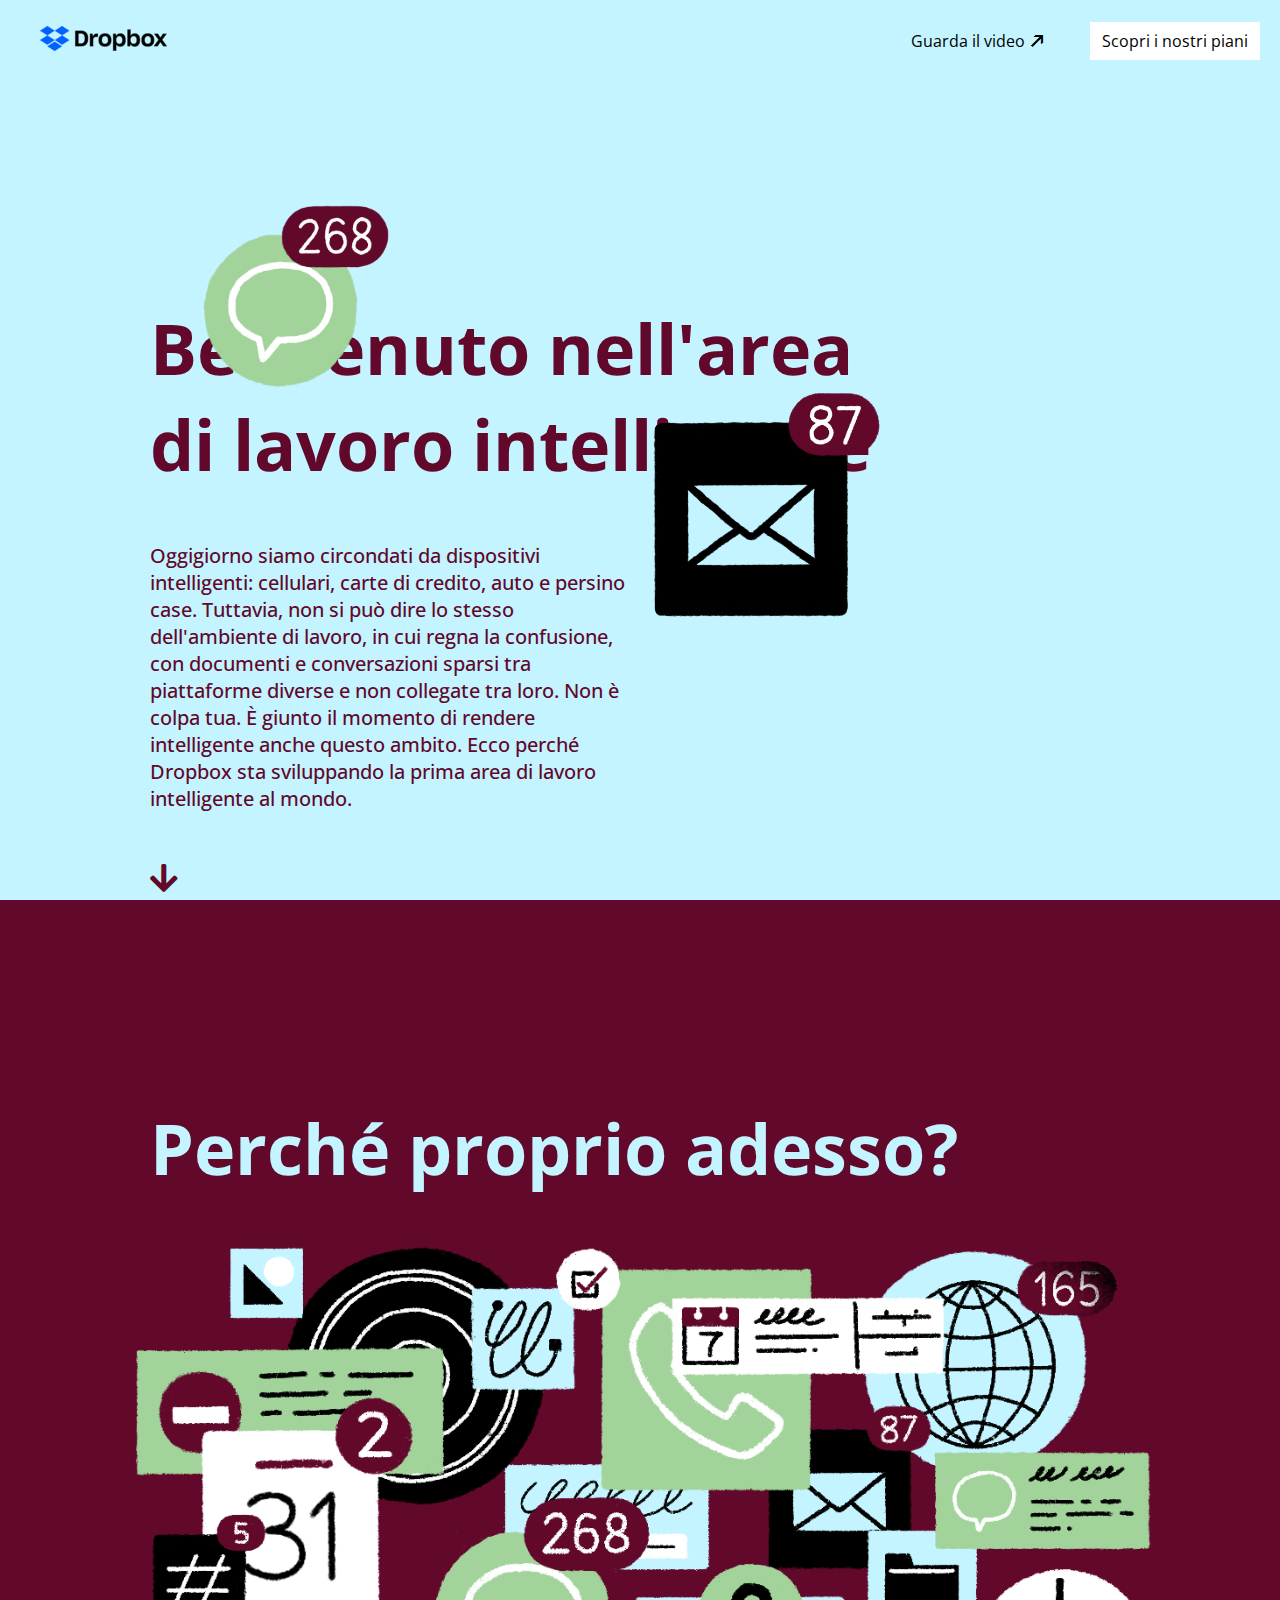
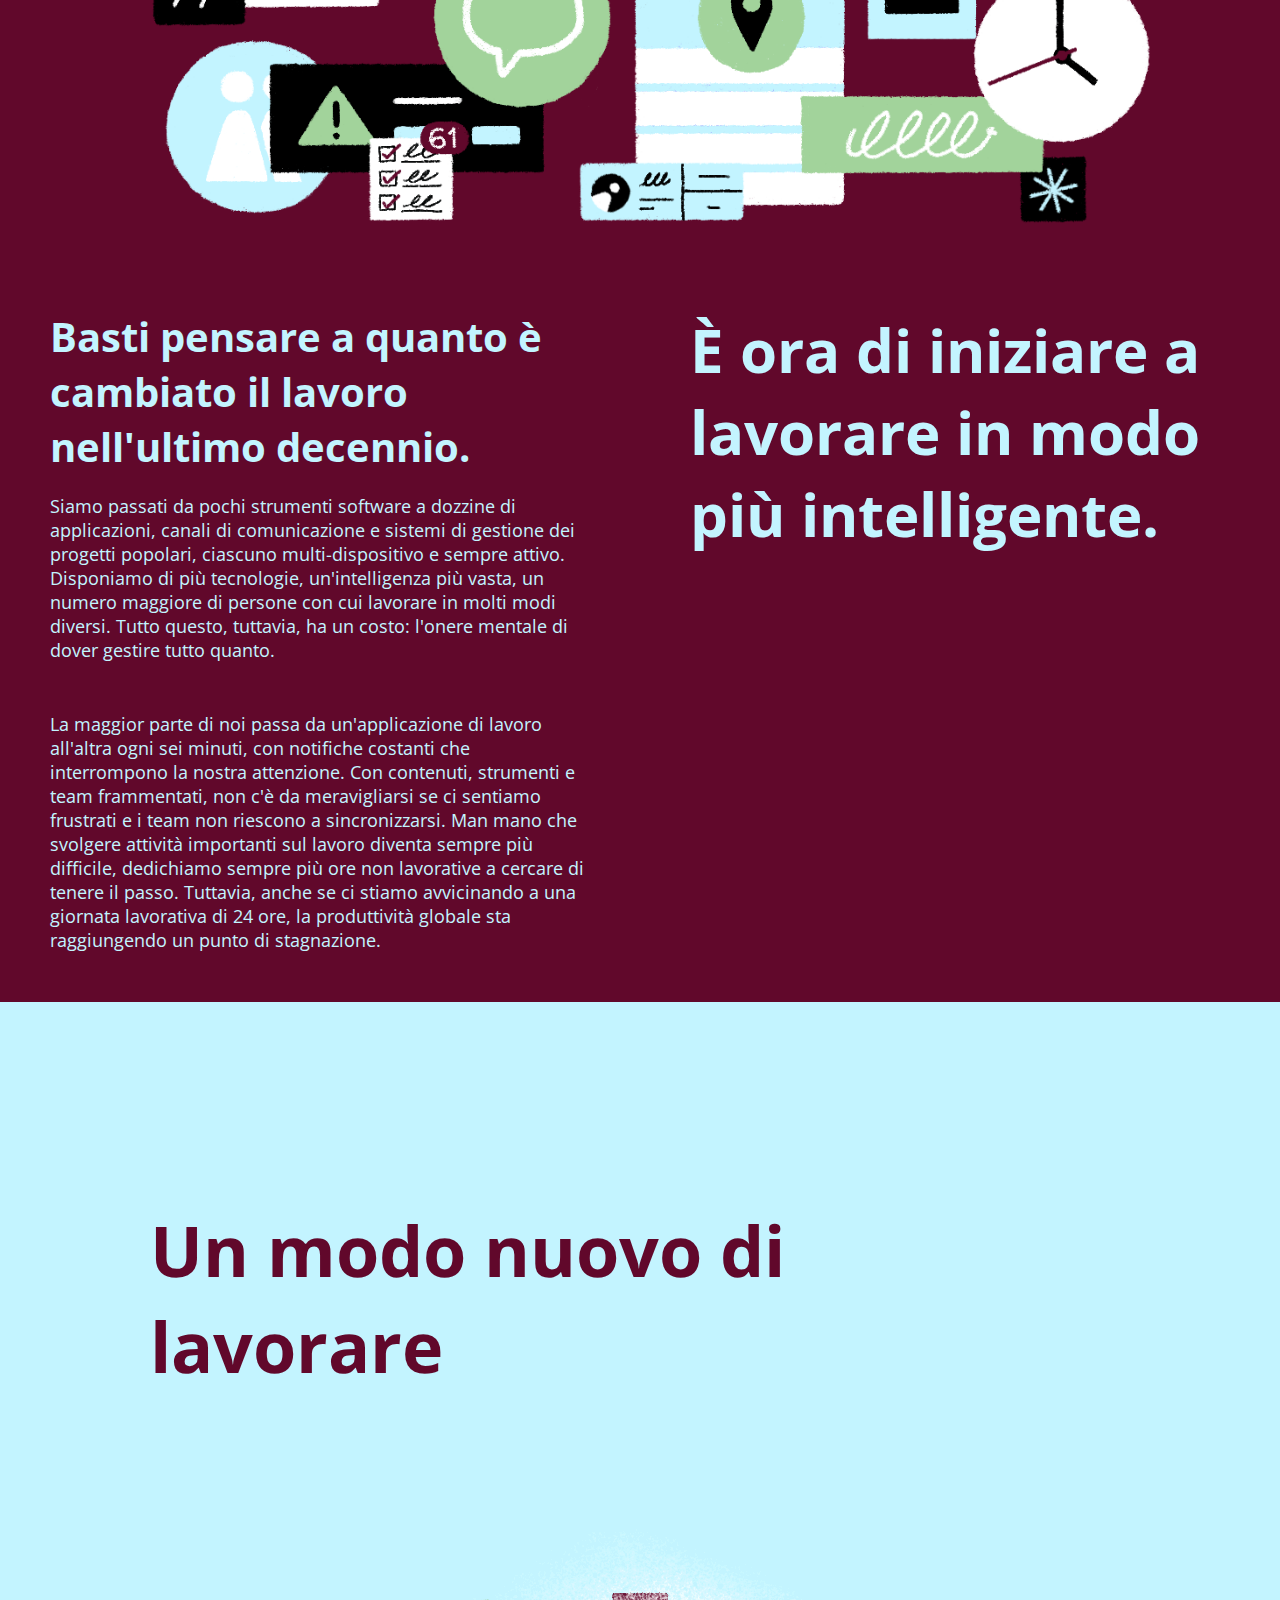
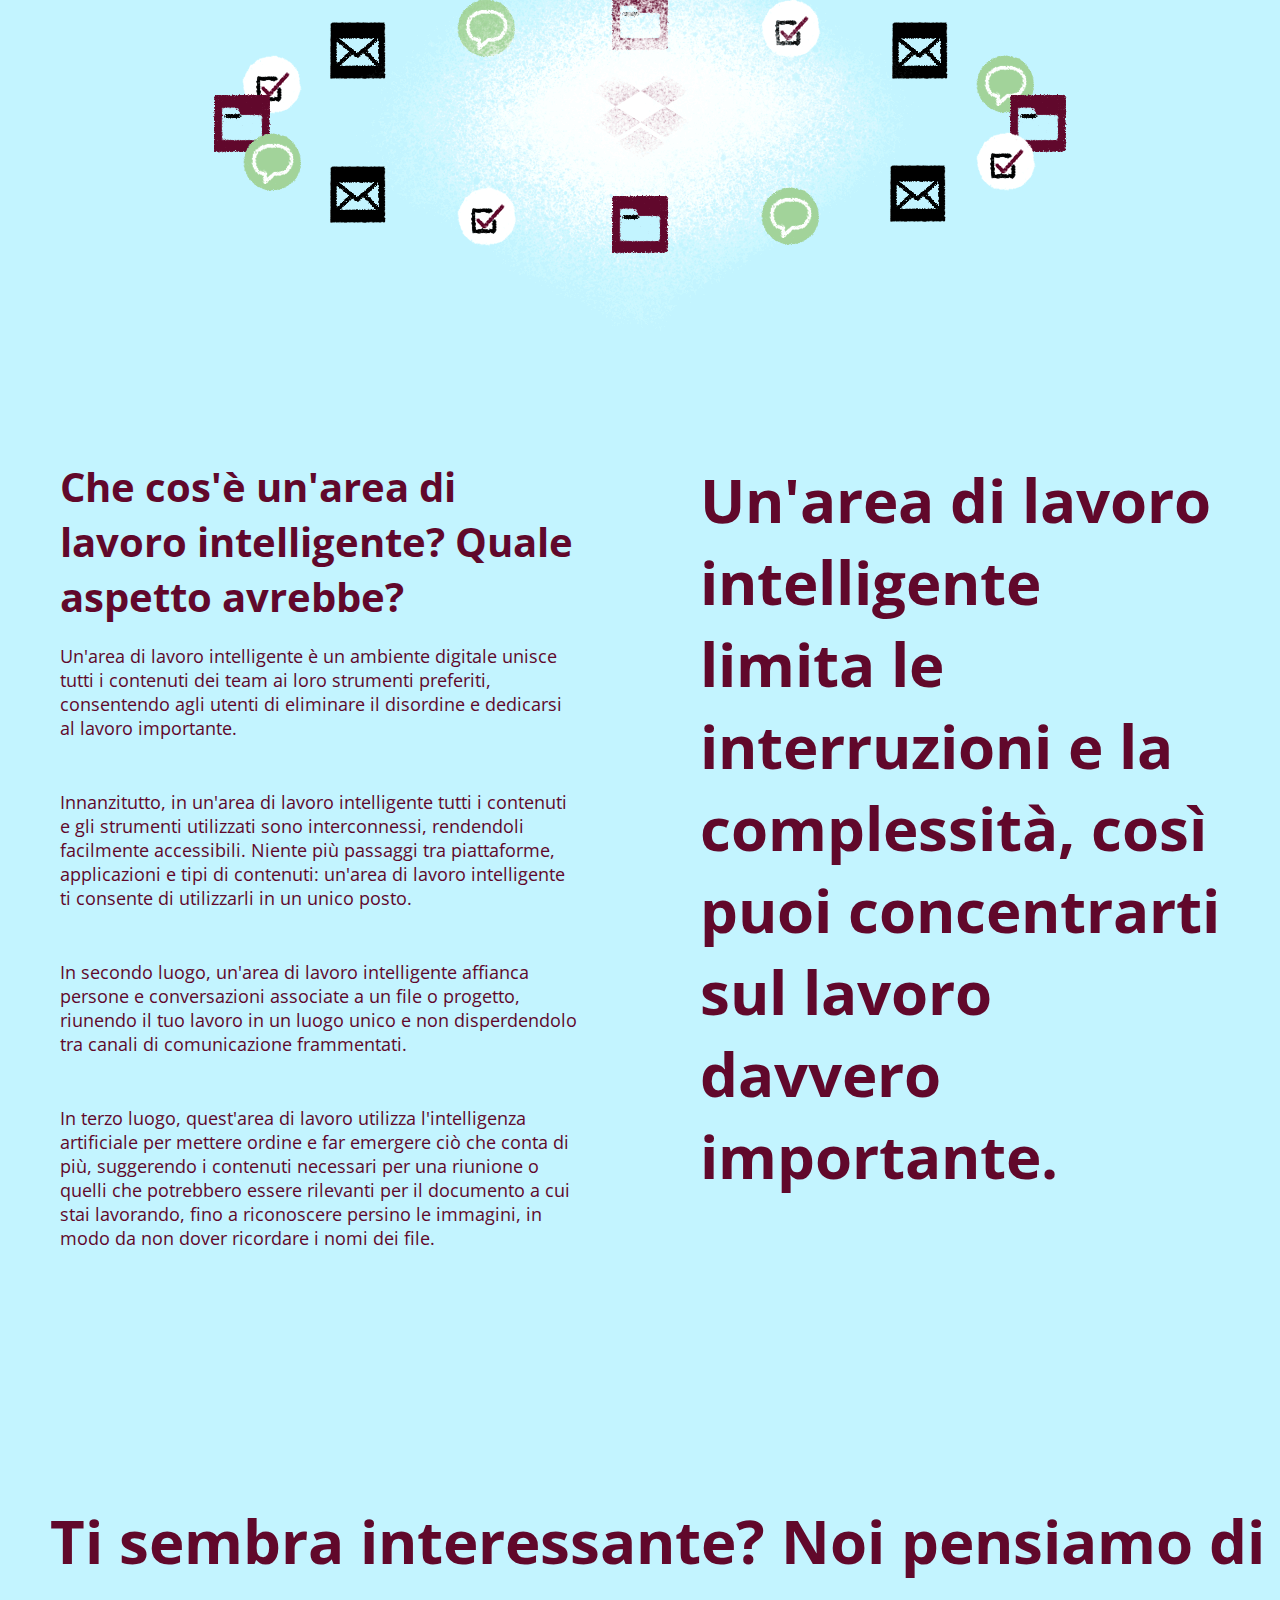
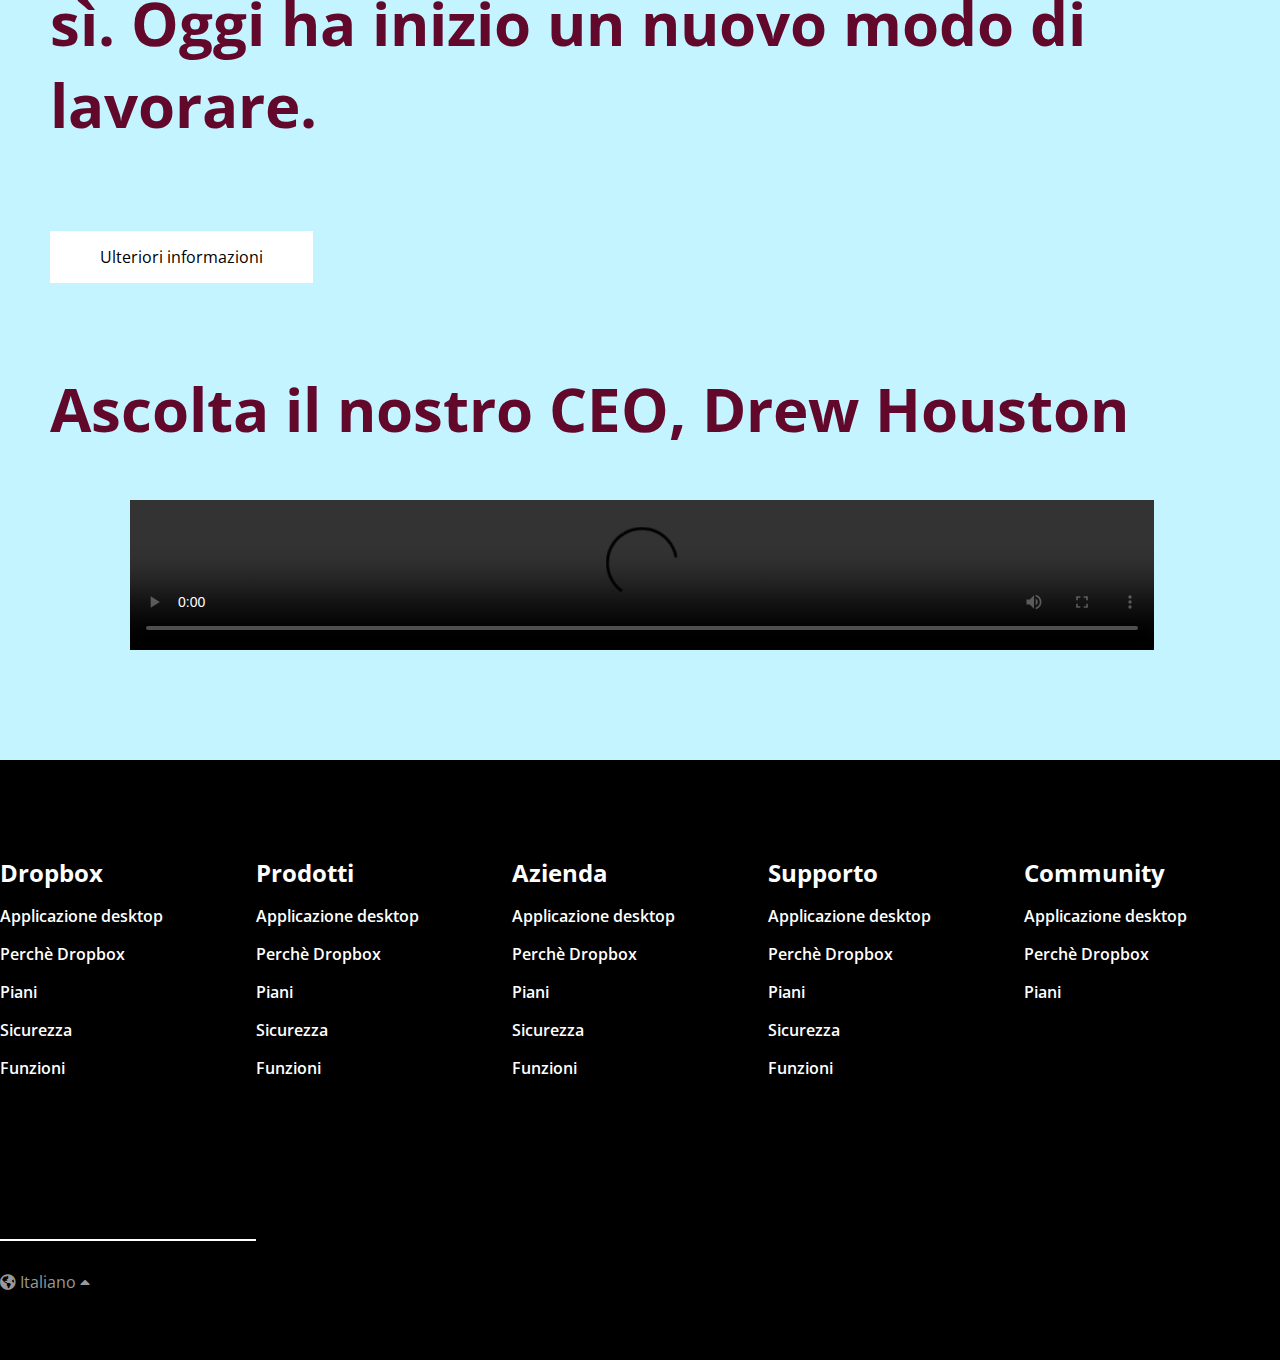
==== second.html @ fb1204fb "second page bonus" ====
<!DOCTYPE html>
<html lang="en">
<head>
    <meta charset="UTF-8">
    <meta http-equiv="X-UA-Compatible" content="IE=edge">
    <meta name="viewport" content="width=device-width, initial-scale=1.0">
    <meta name="description" content="Dropbox webpage">
    <meta name="keywords" content="Dropbox, work, tool, buisness, professional, advanced, enterprise, partners, team" />
    <meta name="author" content="Laura Bigoni">
    <link rel="preconnect" href="https://fonts.googleapis.com">
    <link rel="preconnect" href="https://fonts.gstatic.com" crossorigin>
    <link href="https://fonts.googleapis.com/css2?family=Open+Sans:wght@300;400;500;600;700;800&display=swap"
        rel="stylesheet">
    <link rel='stylesheet' href='https://cdnjs.cloudflare.com/ajax/libs/font-awesome/5.15.4/css/all.css'
        integrity='sha512-4wfcoXlib1Aq0mUtsLLM74SZtmB73VHTafZAvxIp/Wk9u1PpIsrfmTvK0+yKetghCL8SHlZbMyEcV8Z21v42UQ=='
        crossorigin='anonymous' />
    <link rel="icon" href="img/logodropbox.png">
    <link rel="stylesheet" href="css/style2.css">
    <title>Perch&egrave; Dropbox</title>
</head>
<body>
    <header>
        <nav id="nav-bar" class="clearfix">
            <div class="col w-50">
                <a href="index.html"><img id="logo" src="img/logo-small.png" alt="logo dropbox"></a>
            </div>
            <div class="col w-50 text-right">
                <ul>
                    <li>Guarda il video &#129133;</li>
                    <li><a class="btn btn-small" href="#">Scopri i nostri piani</a></li>
                </ul>
            </div>
        </nav>
        <div id="jumbotron" class="clearfix">
            <div class="container">
                <div class="col w-70">
                    <h1>Benvenuto nell'area di lavoro intelligente</h1>
                    <img class="calendar" src="imgsecond/dots.png" alt="calendar">
                    <img class="whatsapp" src="imgsecond/whatsapp.png" alt="whatsapp">
                    <img class="email" src="imgsecond/email.png" alt="email">
                </div>
                <div class="col w-50">
                    <p>
                        Oggigiorno siamo circondati da dispositivi intelligenti: cellulari, carte di credito, auto e persino case. Tuttavia, non si può dire lo stesso dell'ambiente di lavoro, in cui regna la confusione, con documenti e conversazioni sparsi tra piattaforme diverse e non collegate tra loro. Non è colpa tua. È giunto il momento di rendere intelligente anche questo ambito. Ecco perché Dropbox sta sviluppando la prima area di lavoro intelligente al mondo.
                        <br>
                        <i class="fas fa-arrow-down"></i>
                    </p>
                </div>
            </div>
        </div>
    </header>
    <main>
        <div class="bg-bordeaux">
            <div class="container clearfix">
                <section id="pic-section" class="text-center">
                    <h2>Perch&eacute; proprio adesso?</h2>
                    <img class="jumbo" src="imgsecond/jumbo-secondary.gif" alt="jumbotron">
                </section>
                <section id="main-section">
                    <div class="col w-50">
                        <h3>Basti pensare a quanto è cambiato il lavoro nell'ultimo decennio.</h3>
                        <p>
                            Siamo passati da pochi strumenti software a dozzine di applicazioni, canali di comunicazione e sistemi di gestione dei progetti popolari, ciascuno multi-dispositivo e sempre attivo. Disponiamo di più tecnologie, un'intelligenza più vasta, un numero maggiore di persone con cui lavorare in molti modi diversi. Tutto questo, tuttavia, ha un costo: l'onere mentale di dover gestire tutto quanto.
                        </p>
                        <p>
                            La maggior parte di noi passa da un'applicazione di lavoro all'altra ogni sei minuti, con notifiche costanti che interrompono la nostra attenzione. Con contenuti, strumenti e team frammentati, non c'è da meravigliarsi se ci sentiamo frustrati e i team non riescono a sincronizzarsi. Man mano che svolgere attività importanti sul lavoro diventa sempre più difficile, dedichiamo sempre più ore non lavorative a cercare di tenere il passo. Tuttavia, anche se ci stiamo avvicinando a una giornata lavorativa di 24 ore, la produttività globale sta raggiungendo un punto di stagnazione.
                        </p>
                    </div>
                    <div class="col w-50">
                        <h4>È ora di iniziare a lavorare in modo più intelligente.</h4>
                    </div>
                </section>
            </div>
        </div>
        <div class="bg-orchid">
            <div class="container clearfix">
                <section id="work" class="text-center">
                    <h2>Un modo nuovo di <br> lavorare</h2>
                    <img src="imgsecond/rotateimg.gif" alt="">
                </section>
                <section id="work-section">
                    <div class="col w-50">
                        <h3>Che cos'è un'area di lavoro intelligente? Quale aspetto avrebbe? </h3>
                        <p>
                            Un'area di lavoro intelligente è un ambiente digitale unisce tutti i contenuti dei team ai loro strumenti preferiti, consentendo agli utenti di eliminare il disordine e dedicarsi al lavoro importante.
                        </p>
                        <p>
                            Innanzitutto, in un'area di lavoro intelligente tutti i contenuti e gli strumenti utilizzati sono interconnessi, rendendoli facilmente accessibili. Niente più passaggi tra piattaforme, applicazioni e tipi di contenuti: un'area di lavoro intelligente ti consente di utilizzarli in un unico posto. 
                        </p>
                        <p>
                            In secondo luogo, un'area di lavoro intelligente affianca persone e conversazioni associate a un file o progetto, riunendo il tuo lavoro in un luogo unico e non disperdendolo tra canali di comunicazione frammentati. 
                        </p>
                        <p>
                            In terzo luogo, quest'area di lavoro utilizza l'intelligenza artificiale per mettere ordine e far emergere ciò che conta di più, suggerendo i contenuti necessari per una riunione o quelli che potrebbero essere rilevanti per il documento a cui stai lavorando, fino a riconoscere persino le immagini, in modo da non dover ricordare i nomi dei file.
                        </p>
                    </div>
                    <div class="col w-50">
                        <h4>Un'area di lavoro intelligente limita le interruzioni e la complessità, così puoi concentrarti sul lavoro davvero importante.</h4>
                    </div>
                </section>
            </div>
            <div class="container clearfix">
                <section id="info">
                    <h2>Ti sembra interessante? Noi pensiamo di sì. Oggi ha inizio un nuovo modo di lavorare.</h2>
                    <a class="btn btn-big" href="#">Ulteriori informazioni</a>
                    <h2>Ascolta il nostro CEO, Drew Houston</h2>
                    <video width="80%" height="80%" controls>
                        <source src="https://aem.dropbox.com/cms/content/dam/dropbox/www/en-us/smart-workspace/06_DBX%20Keynote_V3_2.mp4" type="video/mp4">
                      </video>
                    <video src=""></video>
                </section>
            </div>
        </div>
    </main>
    <footer>
        <div id="bottom-menu">
            <div class="container clearfix">
                <nav class="dropbox-endmenu">
                    <div class="col w-20">
                        <h5>Dropbox</h5>
                        <ul>
                            <li>Applicazione desktop</li>
                            <li>Perchè Dropbox</li>
                            <li>Piani</li>
                            <li>Sicurezza</li>
                            <li>Funzioni</li>
                        </ul>
                    </div>
                    <div class="col w-20">
                        <h5>Prodotti</h5>
                        <ul>
                            <li>Applicazione desktop</li>
                            <li>Perchè Dropbox</li>
                            <li>Piani</li>
                            <li>Sicurezza</li>
                            <li>Funzioni</li>
                        </ul>
                    </div>
                    <div class="col w-20">
                        <h5>Azienda</h5>
                        <ul>
                            <li>Applicazione desktop</li>
                            <li>Perchè Dropbox</li>
                            <li>Piani</li>
                            <li>Sicurezza</li>
                            <li>Funzioni</li>
                        </ul>
                    </div>
                    <div class="col w-20">
                        <h5>Supporto</h5>
                        <ul>
                            <li>Applicazione desktop</li>
                            <li>Perchè Dropbox</li>
                            <li>Piani</li>
                            <li>Sicurezza</li>
                            <li>Funzioni</li>
                        </ul>
                    </div>
                    <div class="col w-20">
                        <h5>Community</h5>
                        <ul>
                            <li>Applicazione desktop</li>
                            <li>Perchè Dropbox</li>
                            <li>Piani</li>
                        </ul>
                    </div>
                </nav>
            </div>
            <div class="container region-menu">
                <hr>
                <i class="fas fa-globe-americas"></i>
                Italiano
                <i class="fas fa-caret-up"></i>
            </div>
        </div>
    </footer>
</body>
</html>
---- css/style2.css ----
/* Generics */
* {
    margin: 0;
    padding: 0;
    box-sizing: border-box;
}

body {
    font-family: 'Open Sans', sans-serif;
}

/* Utilities */
.container {
    max-width: 1400px;
    margin: 0 auto;
}

.clearfix::after {
    content: '';
    display: table;
    clear: both;
}

a  {
    display: inline;
    font-size: 18px;
    text-decoration: none;
    list-style-type: none;
    color: black;
}

.col {
    float: left;
}

.w-20 {
    width: 20%;
}

.w-50 {
    width: 50%;
}

.w-70 {
    width: 70%;
}
.text-center {
    text-align: center;
}

.text-right {
    text-align: right;
}

.btn {
    background-color: white;
}

.btn:hover {
    background-color: #F5F5F5;
}

.btn-small {
    padding: 8px 12px;
}

.btn-big {
    padding: 15px 50px;
}

/* Header */
/* ---logo--- */
#nav-bar {
    height: 80px;
    line-height: 80px;
    background-color: #C3F4FF;
    position: fixed;
    top: 0;
    left: 0;
    width: 100%;
    z-index: 1;
}

#logo {
    vertical-align: text-bottom;
    padding-left: 20px;
}

#nav-bar ul {
    display: inline;
    font-size: 18px;
    text-decoration: none;
    list-style-type: none;
    color: black;
}

#nav-bar li, .main-menu li, a {
    display: inline;
    padding: 0 20px;
    font-size: 16px;
}
/* ---jumbotron--- */
#jumbotron {
    height: 900px;
    background-color: #C3F4FF;
    position: relkative;
}
#jumbotron h1 {
    padding: 300px 0 50px 150px;
    font-weight: bold;
    font-size: 70px;
    color: #61082B;
}

img.calendar {
    position: absolute;
    width: 30%;
    top: -420px;
    left: 33%;
    z-index: 2;
}

img.whatsapp {
    position: absolute;
    width: 15%;
    top: 200px;
    left: 200px;
}

img.email {
    position: absolute;
    width: 18%;
    bottom: 280px;
    right: 400px;
}
#jumbotron .w-50 p {
    padding-left: 150px;
    font-size: 20px;
    font-weight: 500;
    color: #61082B;
}

.fa-arrow-down {
    padding-top: 50px;
    font-size: 32px;
    animation: bounce 0.5s ease infinite alternate-reverse;
}
@keyframes bounce { 
    0% {
        transform: translateY(30px);
      }
    100% {
        transform: translateY(-20px);
      }
  } 
img.jumbo {
    width: 80%;
    padding-bottom: 80px;
}
/* Main */
.bg-bordeaux {
    background-color: #61082B;
}

.bg-orchid {
    background-color: #C3F4FF;
}

/* Section-big-pic */
#pic-section h2 {
    text-align: left;
    font-size: 70px;
    font-weight: bold;
    padding-top:200px;
    padding-bottom: 50px;
    padding-left: 150px;
    color: #C3F4FF;
}

/* Section-main */
#main-section {
    color: #C3F4FF;
}

#main-section .w-50 {
    padding: 0 50px;
}

#main-section h3,
#work-section h3 {
    font-size: 40px;
    font-weight: bold;
    padding-bottom: 20px;
}

#main-section h4,
#work-section h4 {
    font-size: 60px;
    font-weight: bold;
}

#main-section p,
#work-section p {
    font-size: 18px;
    font-weight: 400;
    padding-bottom: 50px;
}

/* Section-work */
#work h2 { 
    text-align: left;
    font-size: 70px;
    font-weight: bold;
    padding-top:200px;
    padding-left: 150px;
    color: #61082B;
}

#work-section .w-50 {
    padding: 0 60px;
    color: #61082B;
}

/* ---Section-info */
#info h2 {
    font-size: 60px;
    font-weight: bold;
    padding-top:200px;
    padding-left: 50px;
    color: #61082B;

}
#info a {
    position: relative;
    top: 100px;
    left: 50px;
}
video {
    position: relative;
    top: 50px;
    left: 130px;
}
/* Footer */
footer {
    height: 600px;
    background-color: black;
    color: white;
}

footer hr {
    margin-bottom: 30px;
    width: 20%;
    border: 1px solid white;
}

#bottom-menu li {
    display: block;
    padding: 0;
    font-weight: 600;
    font-size: 16px;
    margin: 1rem 0;
}

#bottom-menu h5 {
    font-size: 24px;
    font-weight: bolder;
    margin-top: 6rem;
}

.region-menu {
    margin-top: 9rem;
    color: #999999;
}
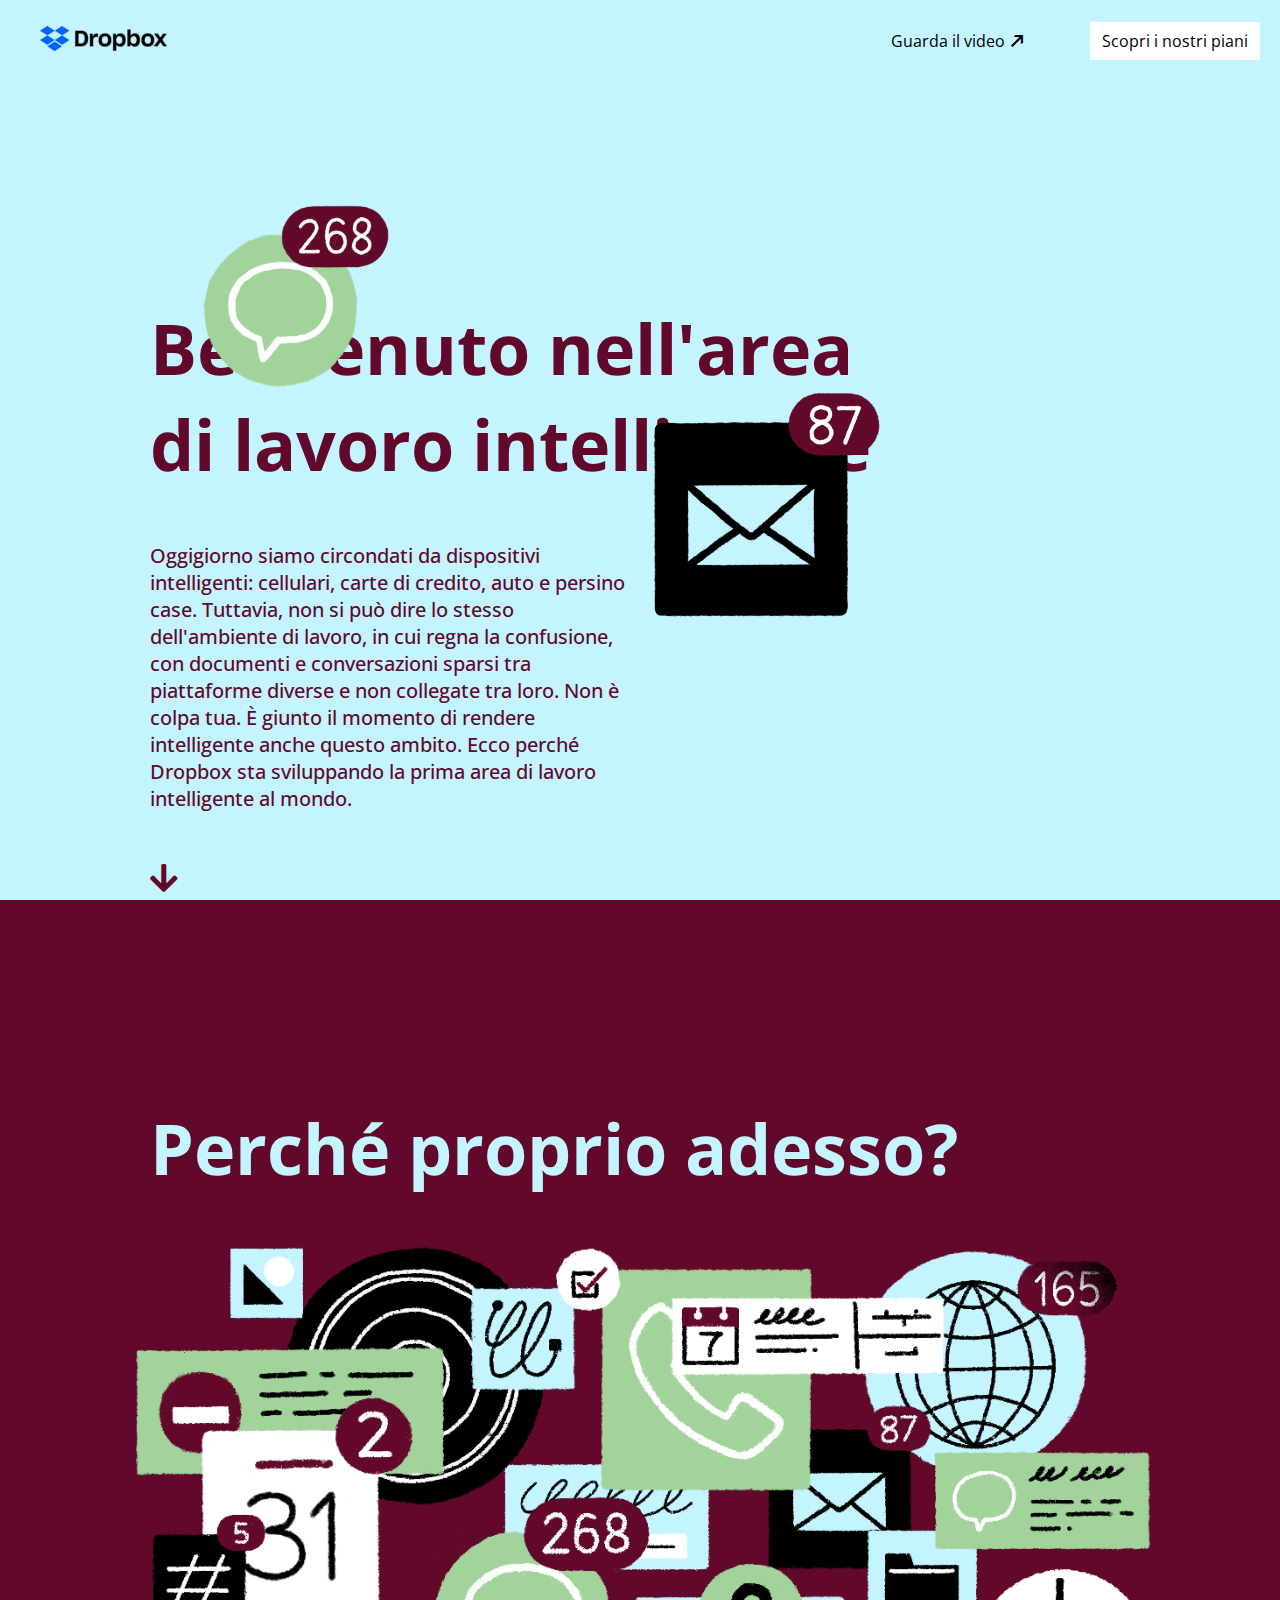
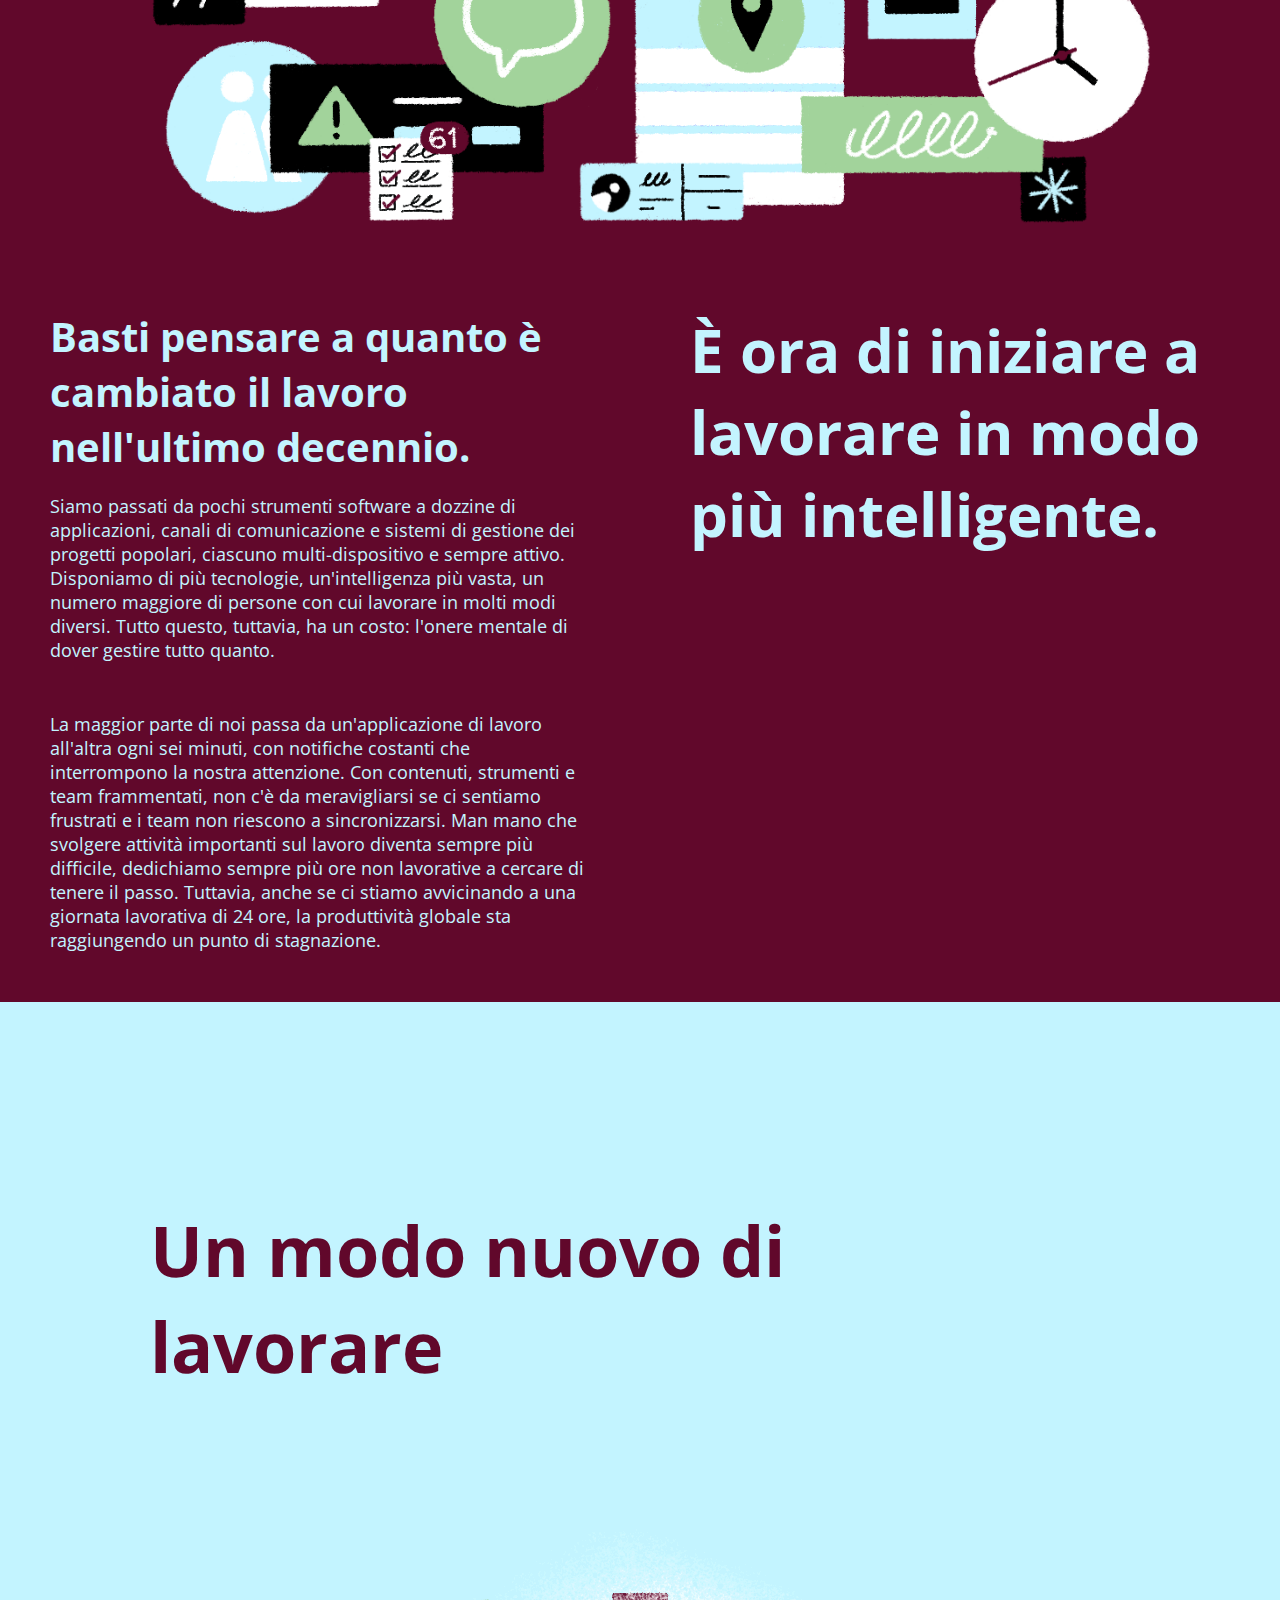
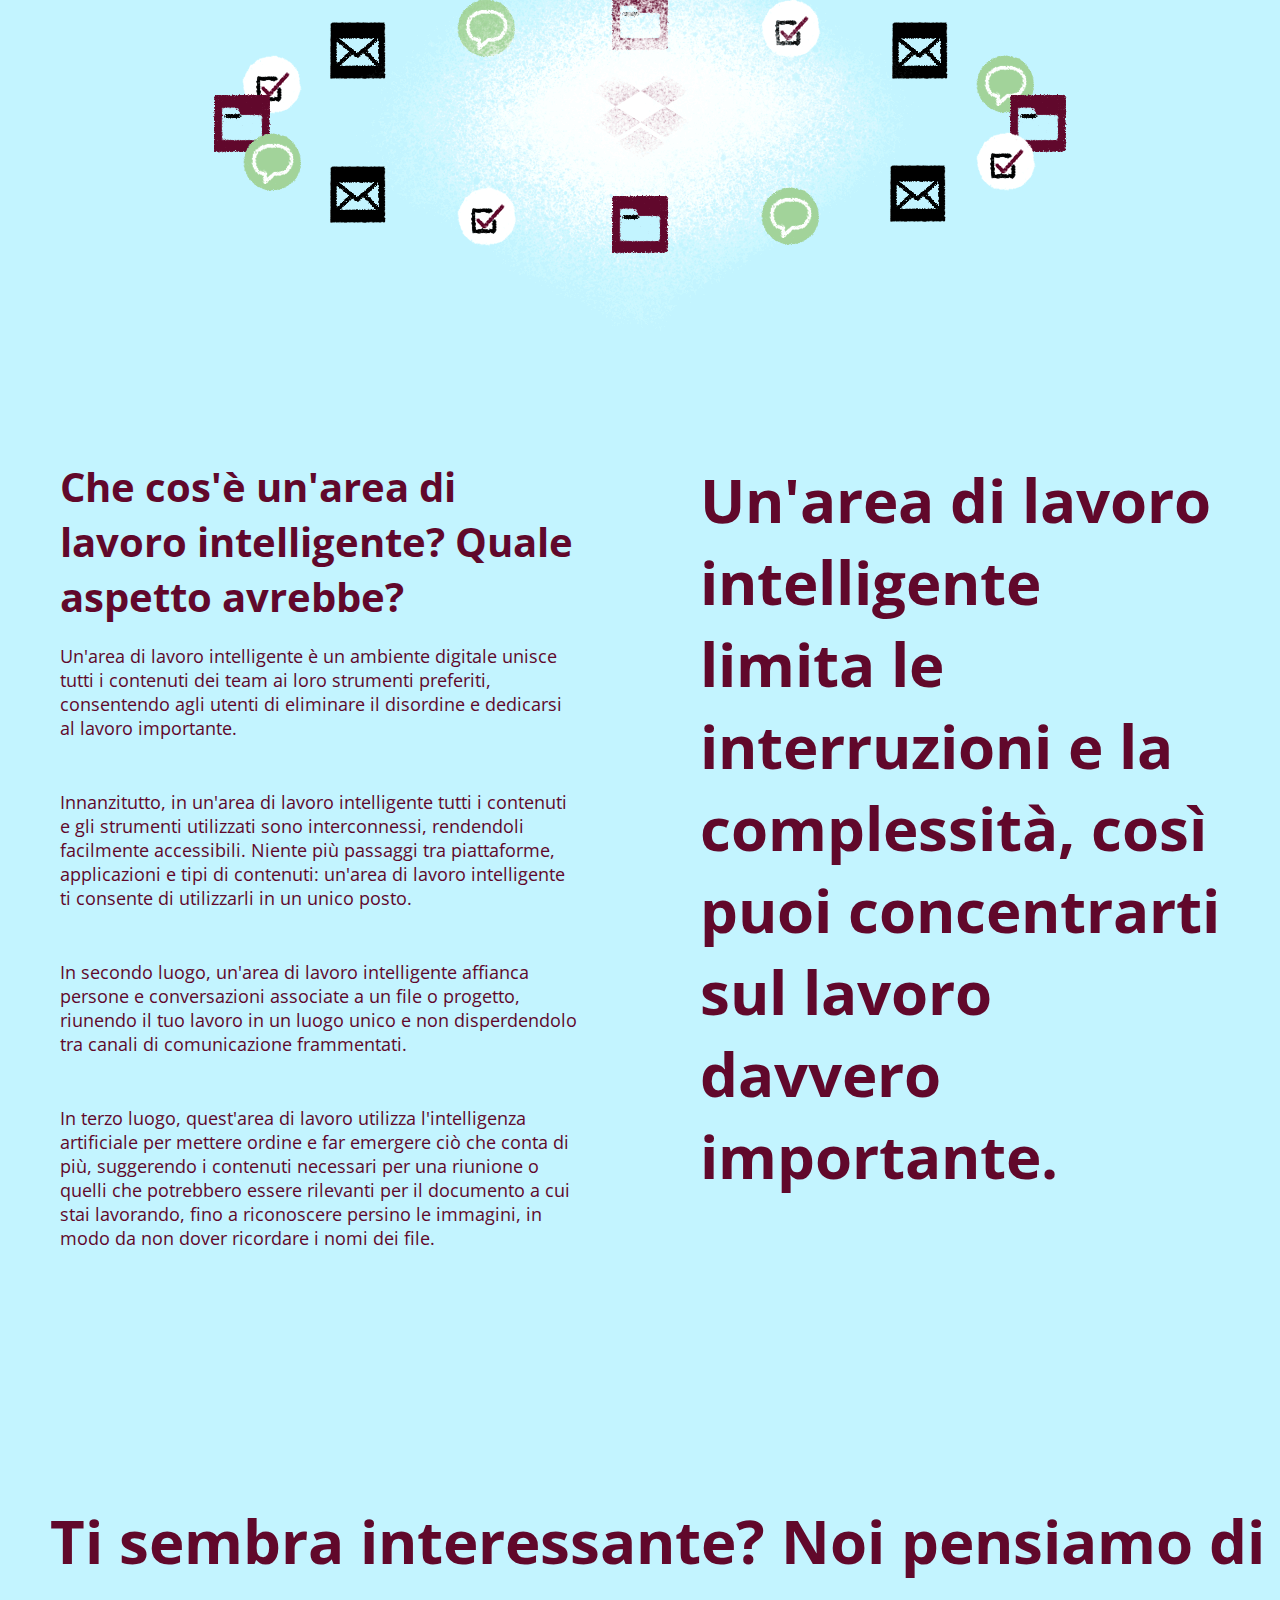
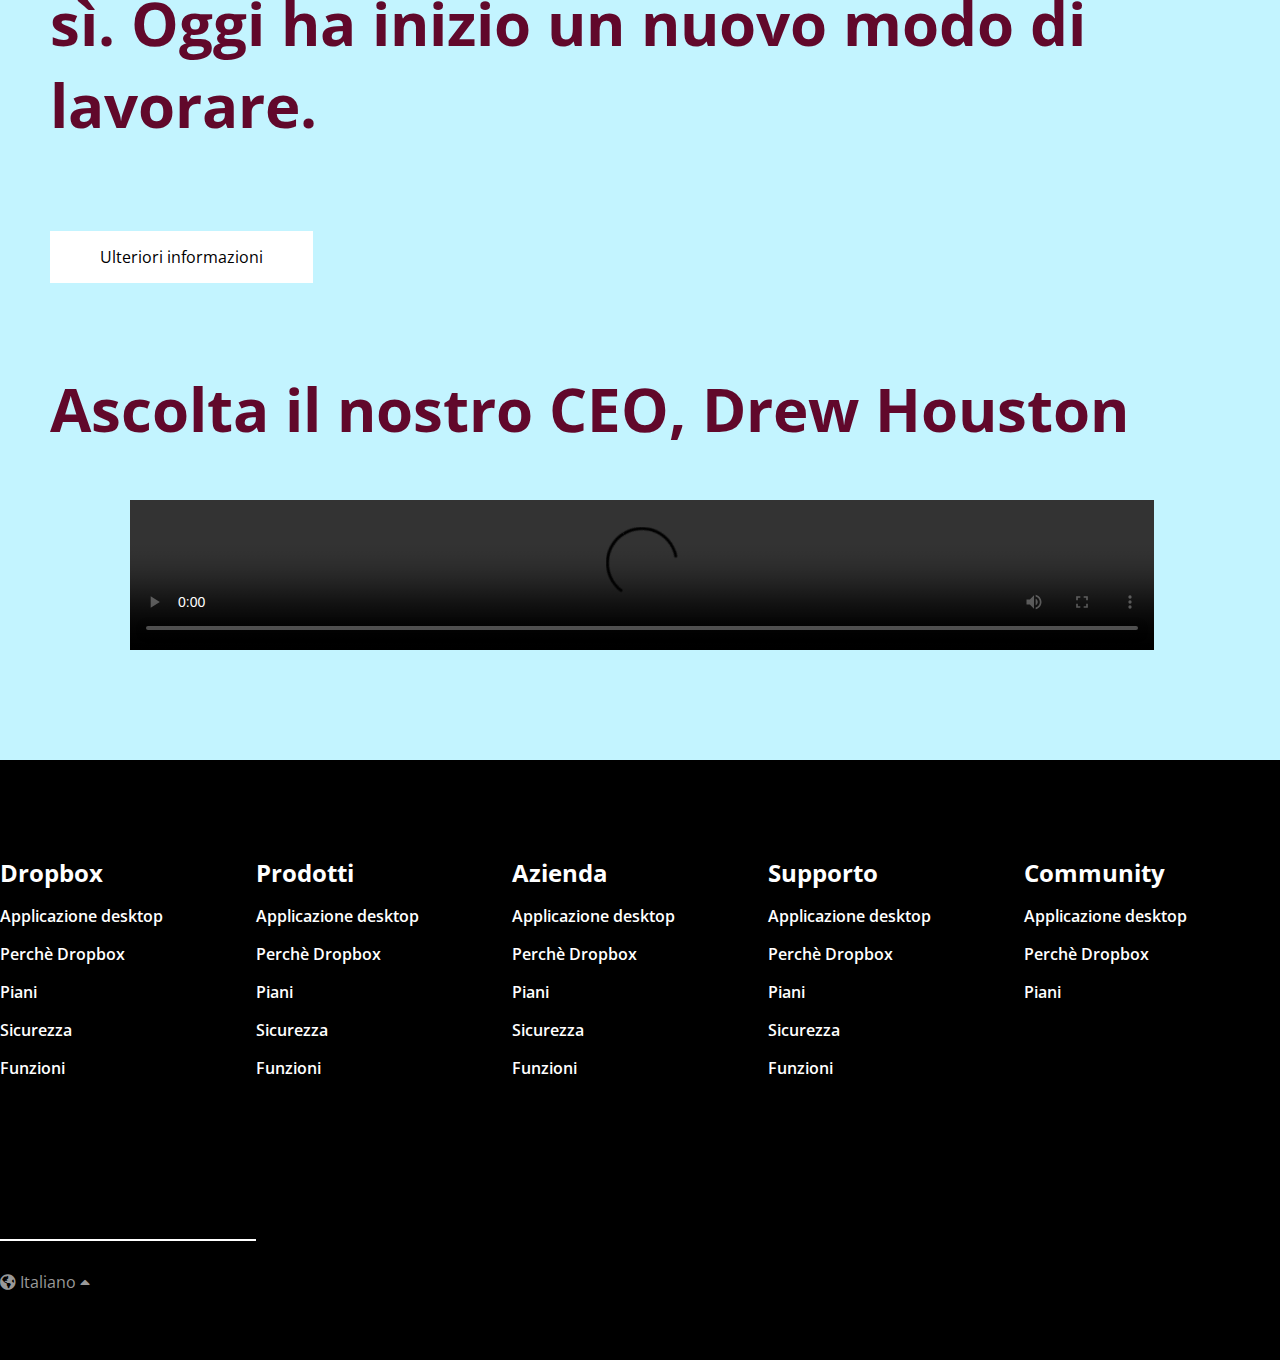
==== commit c4c993d1: "add link to video from navbar" ====
--- a/second.html
+++ b/second.html
@@ -26,7 +26,7 @@
             </div>
             <div class="col w-50 text-right">
                 <ul>
-                    <li>Guarda il video &#129133;</li>
+                    <li><a href="#video">Guarda il video &#129133;</a></li>
                     <li><a class="btn btn-small" href="#">Scopri i nostri piani</a></li>
                 </ul>
             </div>
@@ -104,7 +104,7 @@
                     <h2>Ti sembra interessante? Noi pensiamo di sì. Oggi ha inizio un nuovo modo di lavorare.</h2>
                     <a class="btn btn-big" href="#">Ulteriori informazioni</a>
                     <h2>Ascolta il nostro CEO, Drew Houston</h2>
-                    <video width="80%" height="80%" controls>
+                    <video id="video" width="80%" height="80%" controls>
                         <source src="https://aem.dropbox.com/cms/content/dam/dropbox/www/en-us/smart-workspace/06_DBX%20Keynote_V3_2.mp4" type="video/mp4">
                       </video>
                     <video src=""></video>
--- a/css/style2.css
+++ b/css/style2.css
@@ -21,7 +21,7 @@
     clear: both;
 }
 
-a  {
+a {
     display: inline;
     font-size: 18px;
     text-decoration: none;
@@ -87,6 +87,7 @@
 }
 
 #nav-bar ul {
+    cursor: pointer;
     display: inline;
     font-size: 18px;
     text-decoration: none;
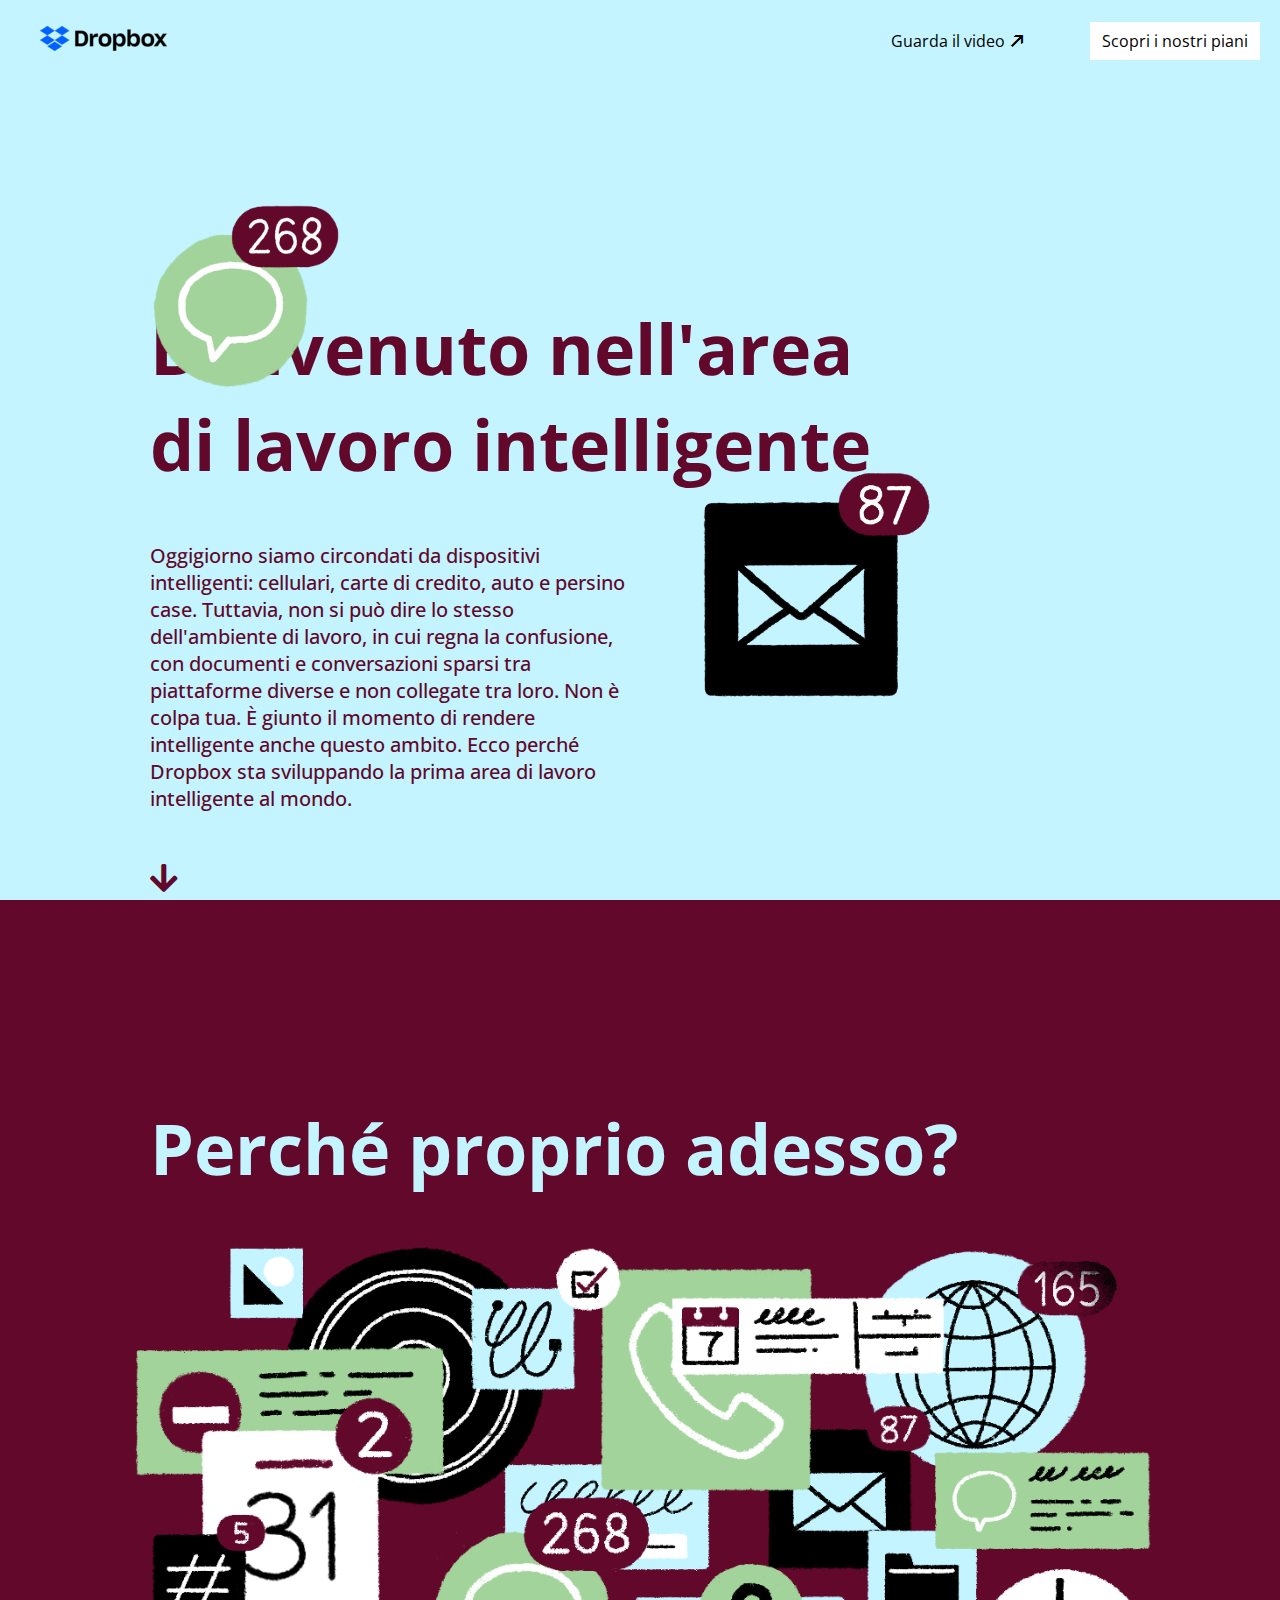
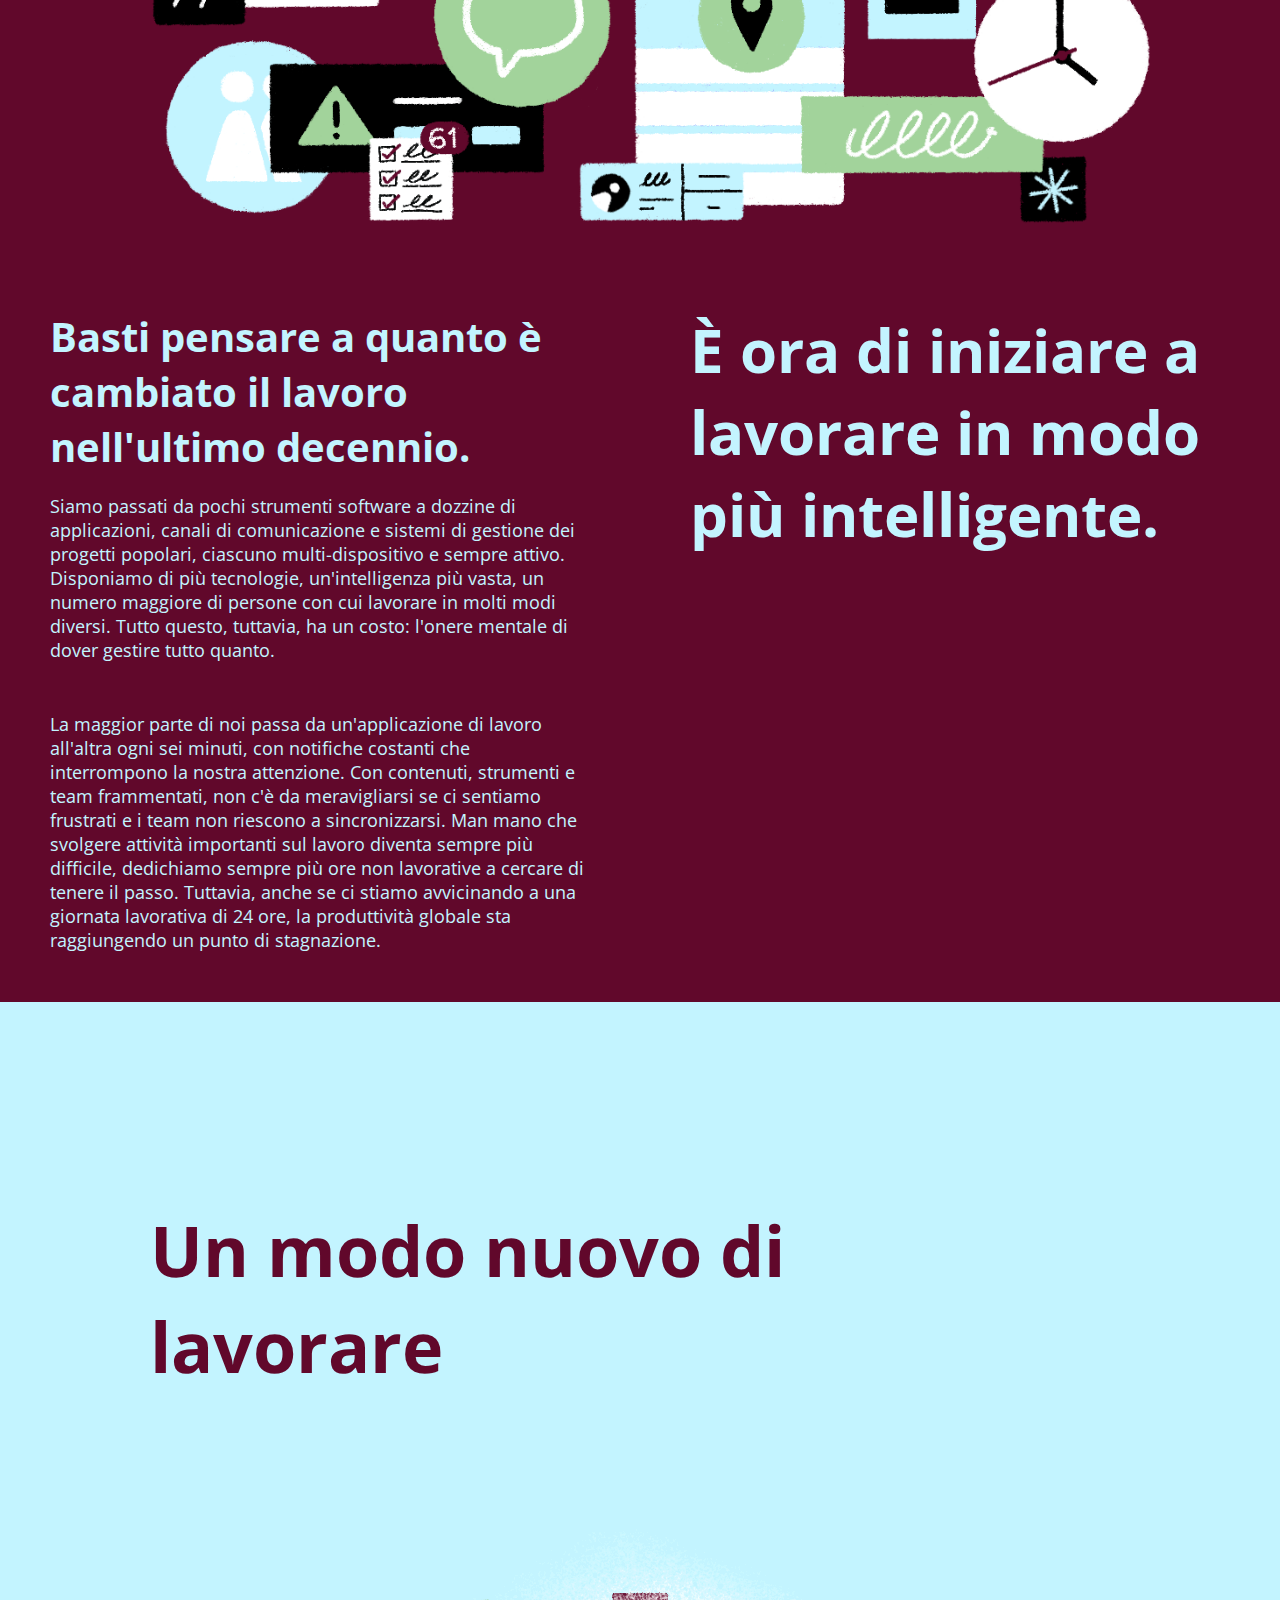
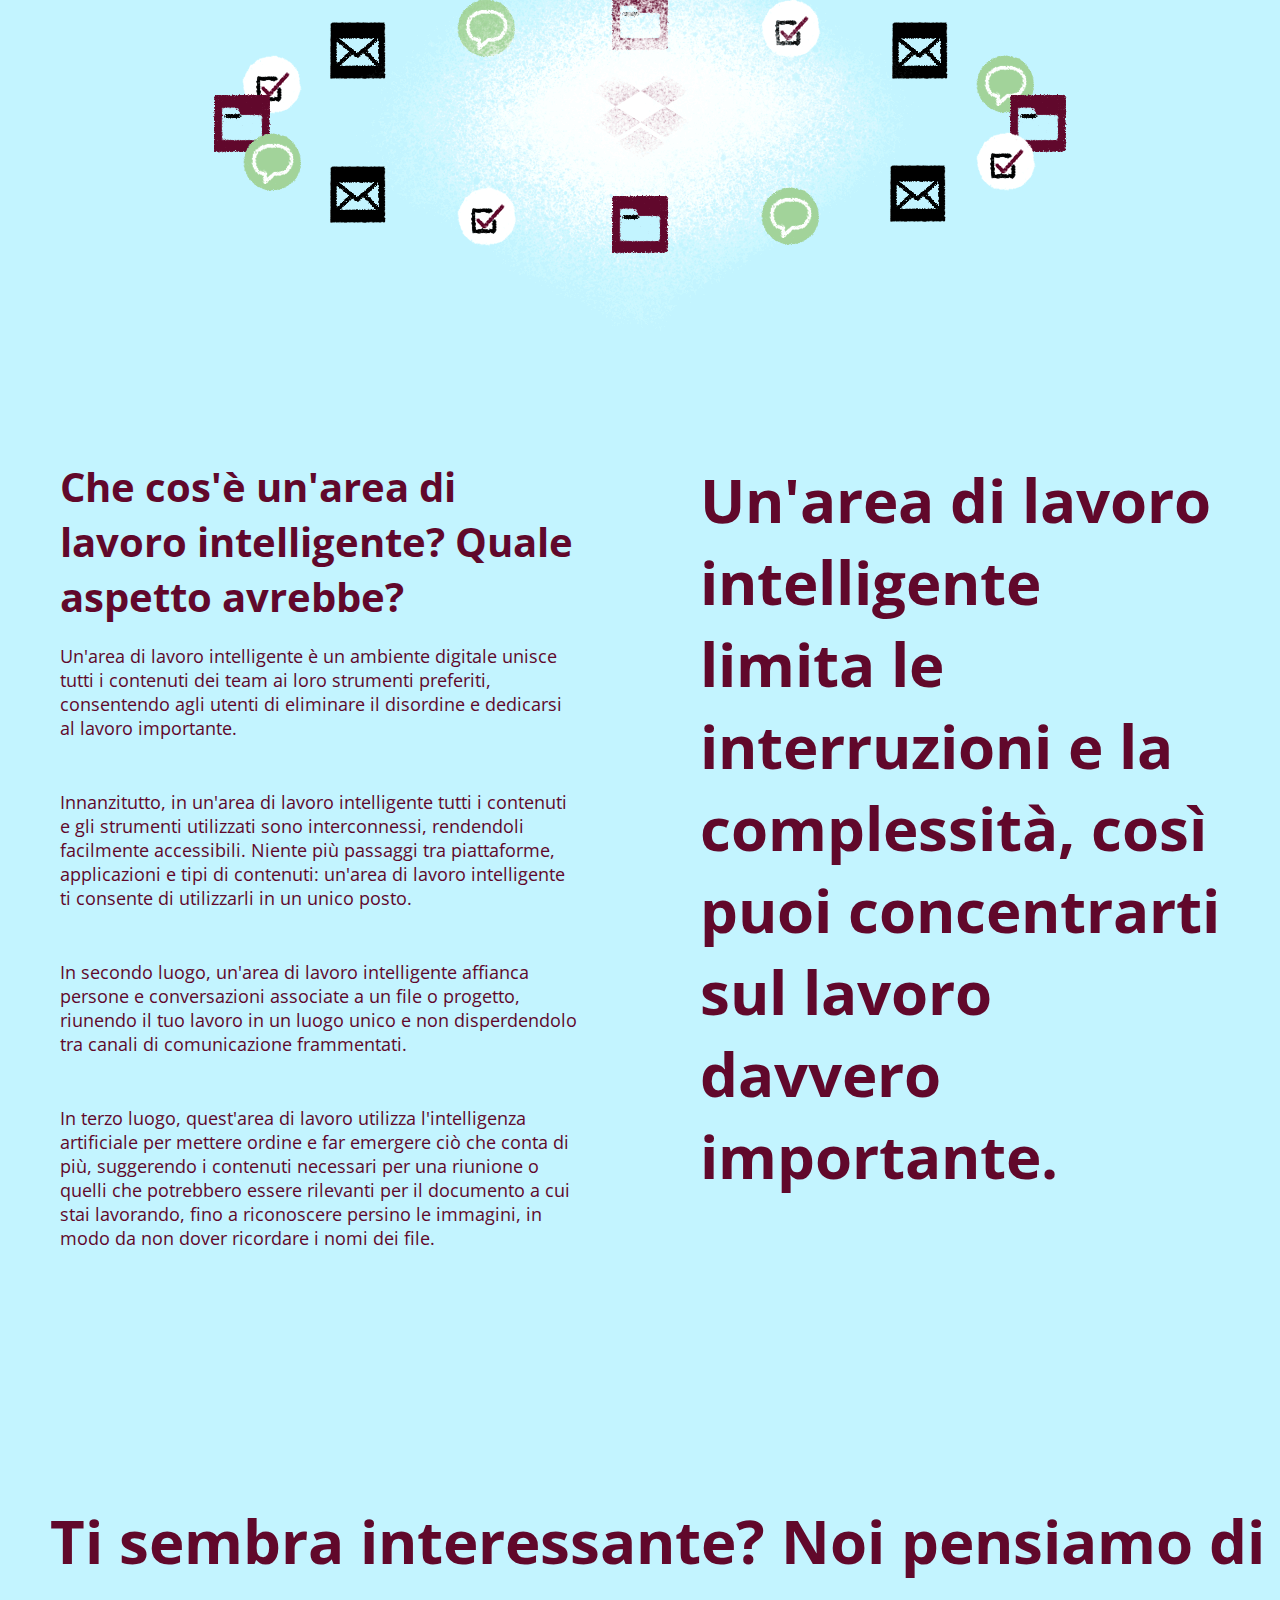
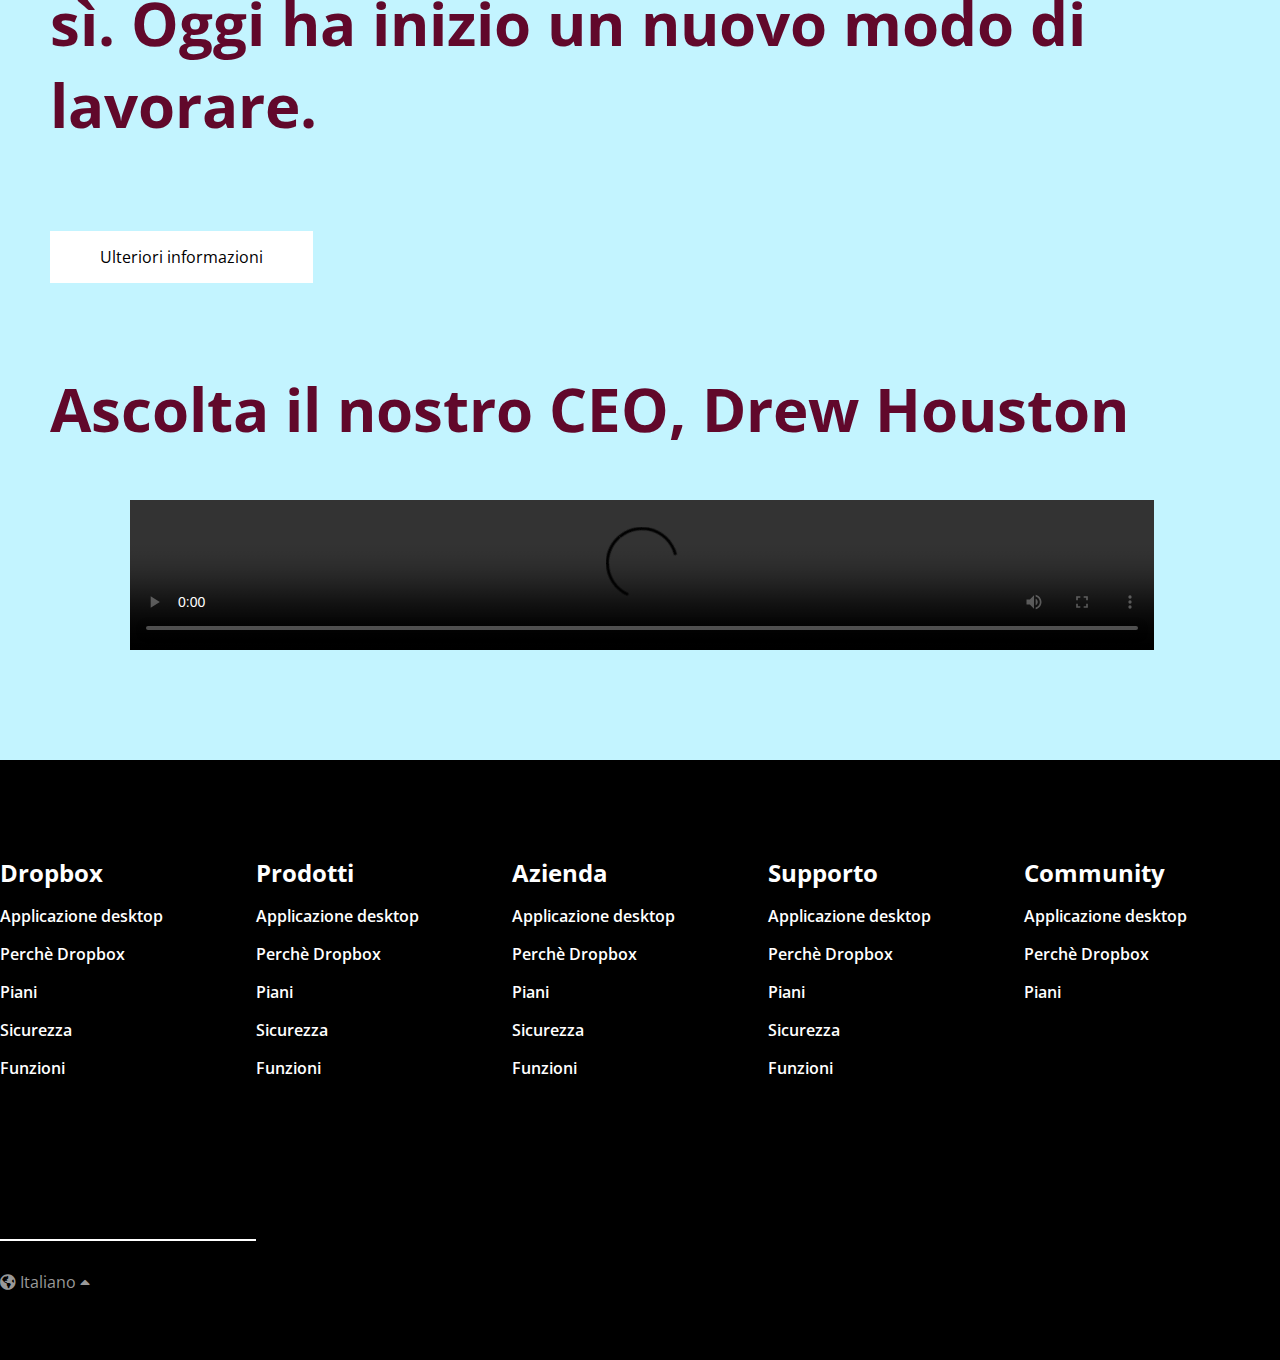
==== commit a16bf530: "better layout changes" ====
--- a/second.html
+++ b/second.html
@@ -1,5 +1,6 @@
 <!DOCTYPE html>
 <html lang="en">
+
 <head>
     <meta charset="UTF-8">
     <meta http-equiv="X-UA-Compatible" content="IE=edge">
@@ -18,6 +19,7 @@
     <link rel="stylesheet" href="css/style2.css">
     <title>Perch&egrave; Dropbox</title>
 </head>
+
 <body>
     <header>
         <nav id="nav-bar" class="clearfix">
@@ -27,7 +29,7 @@
             <div class="col w-50 text-right">
                 <ul>
                     <li><a href="#video">Guarda il video &#129133;</a></li>
-                    <li><a class="btn btn-small" href="#">Scopri i nostri piani</a></li>
+                    <li><a class="btn btn-small" href="index.html#prices">Scopri i nostri piani</a></li>
                 </ul>
             </div>
         </nav>
@@ -41,7 +43,11 @@
                 </div>
                 <div class="col w-50">
                     <p>
-                        Oggigiorno siamo circondati da dispositivi intelligenti: cellulari, carte di credito, auto e persino case. Tuttavia, non si può dire lo stesso dell'ambiente di lavoro, in cui regna la confusione, con documenti e conversazioni sparsi tra piattaforme diverse e non collegate tra loro. Non è colpa tua. È giunto il momento di rendere intelligente anche questo ambito. Ecco perché Dropbox sta sviluppando la prima area di lavoro intelligente al mondo.
+                        Oggigiorno siamo circondati da dispositivi intelligenti: cellulari, carte di credito, auto e
+                        persino case. Tuttavia, non si può dire lo stesso dell'ambiente di lavoro, in cui regna la
+                        confusione, con documenti e conversazioni sparsi tra piattaforme diverse e non collegate tra
+                        loro. Non è colpa tua. È giunto il momento di rendere intelligente anche questo ambito. Ecco
+                        perché Dropbox sta sviluppando la prima area di lavoro intelligente al mondo.
                         <br>
                         <i class="fas fa-arrow-down"></i>
                     </p>
@@ -60,10 +66,20 @@
                     <div class="col w-50">
                         <h3>Basti pensare a quanto è cambiato il lavoro nell'ultimo decennio.</h3>
                         <p>
-                            Siamo passati da pochi strumenti software a dozzine di applicazioni, canali di comunicazione e sistemi di gestione dei progetti popolari, ciascuno multi-dispositivo e sempre attivo. Disponiamo di più tecnologie, un'intelligenza più vasta, un numero maggiore di persone con cui lavorare in molti modi diversi. Tutto questo, tuttavia, ha un costo: l'onere mentale di dover gestire tutto quanto.
-                        </p>
-                        <p>
-                            La maggior parte di noi passa da un'applicazione di lavoro all'altra ogni sei minuti, con notifiche costanti che interrompono la nostra attenzione. Con contenuti, strumenti e team frammentati, non c'è da meravigliarsi se ci sentiamo frustrati e i team non riescono a sincronizzarsi. Man mano che svolgere attività importanti sul lavoro diventa sempre più difficile, dedichiamo sempre più ore non lavorative a cercare di tenere il passo. Tuttavia, anche se ci stiamo avvicinando a una giornata lavorativa di 24 ore, la produttività globale sta raggiungendo un punto di stagnazione.
+                            Siamo passati da pochi strumenti software a dozzine di applicazioni, canali di comunicazione
+                            e sistemi di gestione dei progetti popolari, ciascuno multi-dispositivo e sempre attivo.
+                            Disponiamo di più tecnologie, un'intelligenza più vasta, un numero maggiore di persone con
+                            cui lavorare in molti modi diversi. Tutto questo, tuttavia, ha un costo: l'onere mentale di
+                            dover gestire tutto quanto.
+                        </p>
+                        <p>
+                            La maggior parte di noi passa da un'applicazione di lavoro all'altra ogni sei minuti, con
+                            notifiche costanti che interrompono la nostra attenzione. Con contenuti, strumenti e team
+                            frammentati, non c'è da meravigliarsi se ci sentiamo frustrati e i team non riescono a
+                            sincronizzarsi. Man mano che svolgere attività importanti sul lavoro diventa sempre più
+                            difficile, dedichiamo sempre più ore non lavorative a cercare di tenere il passo. Tuttavia,
+                            anche se ci stiamo avvicinando a una giornata lavorativa di 24 ore, la produttività globale
+                            sta raggiungendo un punto di stagnazione.
                         </p>
                     </div>
                     <div class="col w-50">
@@ -82,20 +98,31 @@
                     <div class="col w-50">
                         <h3>Che cos'è un'area di lavoro intelligente? Quale aspetto avrebbe? </h3>
                         <p>
-                            Un'area di lavoro intelligente è un ambiente digitale unisce tutti i contenuti dei team ai loro strumenti preferiti, consentendo agli utenti di eliminare il disordine e dedicarsi al lavoro importante.
-                        </p>
-                        <p>
-                            Innanzitutto, in un'area di lavoro intelligente tutti i contenuti e gli strumenti utilizzati sono interconnessi, rendendoli facilmente accessibili. Niente più passaggi tra piattaforme, applicazioni e tipi di contenuti: un'area di lavoro intelligente ti consente di utilizzarli in un unico posto. 
-                        </p>
-                        <p>
-                            In secondo luogo, un'area di lavoro intelligente affianca persone e conversazioni associate a un file o progetto, riunendo il tuo lavoro in un luogo unico e non disperdendolo tra canali di comunicazione frammentati. 
-                        </p>
-                        <p>
-                            In terzo luogo, quest'area di lavoro utilizza l'intelligenza artificiale per mettere ordine e far emergere ciò che conta di più, suggerendo i contenuti necessari per una riunione o quelli che potrebbero essere rilevanti per il documento a cui stai lavorando, fino a riconoscere persino le immagini, in modo da non dover ricordare i nomi dei file.
-                        </p>
-                    </div>
-                    <div class="col w-50">
-                        <h4>Un'area di lavoro intelligente limita le interruzioni e la complessità, così puoi concentrarti sul lavoro davvero importante.</h4>
+                            Un'area di lavoro intelligente è un ambiente digitale unisce tutti i contenuti dei team ai
+                            loro strumenti preferiti, consentendo agli utenti di eliminare il disordine e dedicarsi al
+                            lavoro importante.
+                        </p>
+                        <p>
+                            Innanzitutto, in un'area di lavoro intelligente tutti i contenuti e gli strumenti utilizzati
+                            sono interconnessi, rendendoli facilmente accessibili. Niente più passaggi tra piattaforme,
+                            applicazioni e tipi di contenuti: un'area di lavoro intelligente ti consente di utilizzarli
+                            in un unico posto.
+                        </p>
+                        <p>
+                            In secondo luogo, un'area di lavoro intelligente affianca persone e conversazioni associate
+                            a un file o progetto, riunendo il tuo lavoro in un luogo unico e non disperdendolo tra
+                            canali di comunicazione frammentati.
+                        </p>
+                        <p>
+                            In terzo luogo, quest'area di lavoro utilizza l'intelligenza artificiale per mettere ordine
+                            e far emergere ciò che conta di più, suggerendo i contenuti necessari per una riunione o
+                            quelli che potrebbero essere rilevanti per il documento a cui stai lavorando, fino a
+                            riconoscere persino le immagini, in modo da non dover ricordare i nomi dei file.
+                        </p>
+                    </div>
+                    <div class="col w-50">
+                        <h4>Un'area di lavoro intelligente limita le interruzioni e la complessità, così puoi
+                            concentrarti sul lavoro davvero importante.</h4>
                     </div>
                 </section>
             </div>
@@ -105,8 +132,10 @@
                     <a class="btn btn-big" href="#">Ulteriori informazioni</a>
                     <h2>Ascolta il nostro CEO, Drew Houston</h2>
                     <video id="video" width="80%" height="80%" controls>
-                        <source src="https://aem.dropbox.com/cms/content/dam/dropbox/www/en-us/smart-workspace/06_DBX%20Keynote_V3_2.mp4" type="video/mp4">
-                      </video>
+                        <source
+                            src="https://aem.dropbox.com/cms/content/dam/dropbox/www/en-us/smart-workspace/06_DBX%20Keynote_V3_2.mp4"
+                            type="video/mp4">
+                    </video>
                     <video src=""></video>
                 </section>
             </div>
@@ -175,4 +204,5 @@
         </div>
     </footer>
 </body>
+
 </html>--- a/css/style2.css
+++ b/css/style2.css
@@ -116,7 +116,7 @@
 img.calendar {
     position: absolute;
     width: 30%;
-    top: -420px;
+    top: -380px;
     left: 33%;
     z-index: 2;
 }
@@ -125,14 +125,14 @@
     position: absolute;
     width: 15%;
     top: 200px;
-    left: 200px;
+    left: 150px;
 }
 
 img.email {
     position: absolute;
     width: 18%;
-    bottom: 280px;
-    right: 400px;
+    bottom: 200px;
+    right: 350px;
 }
 #jumbotron .w-50 p {
     padding-left: 150px;
@@ -147,13 +147,10 @@
     animation: bounce 0.5s ease infinite alternate-reverse;
 }
 @keyframes bounce { 
-    0% {
-        transform: translateY(30px);
-      }
-    100% {
-        transform: translateY(-20px);
-      }
-  } 
+0% {transform: translateY(30px);}
+100% {transform: translateY(-20px);}
+} 
+
 img.jumbo {
     width: 80%;
     padding-bottom: 80px;
